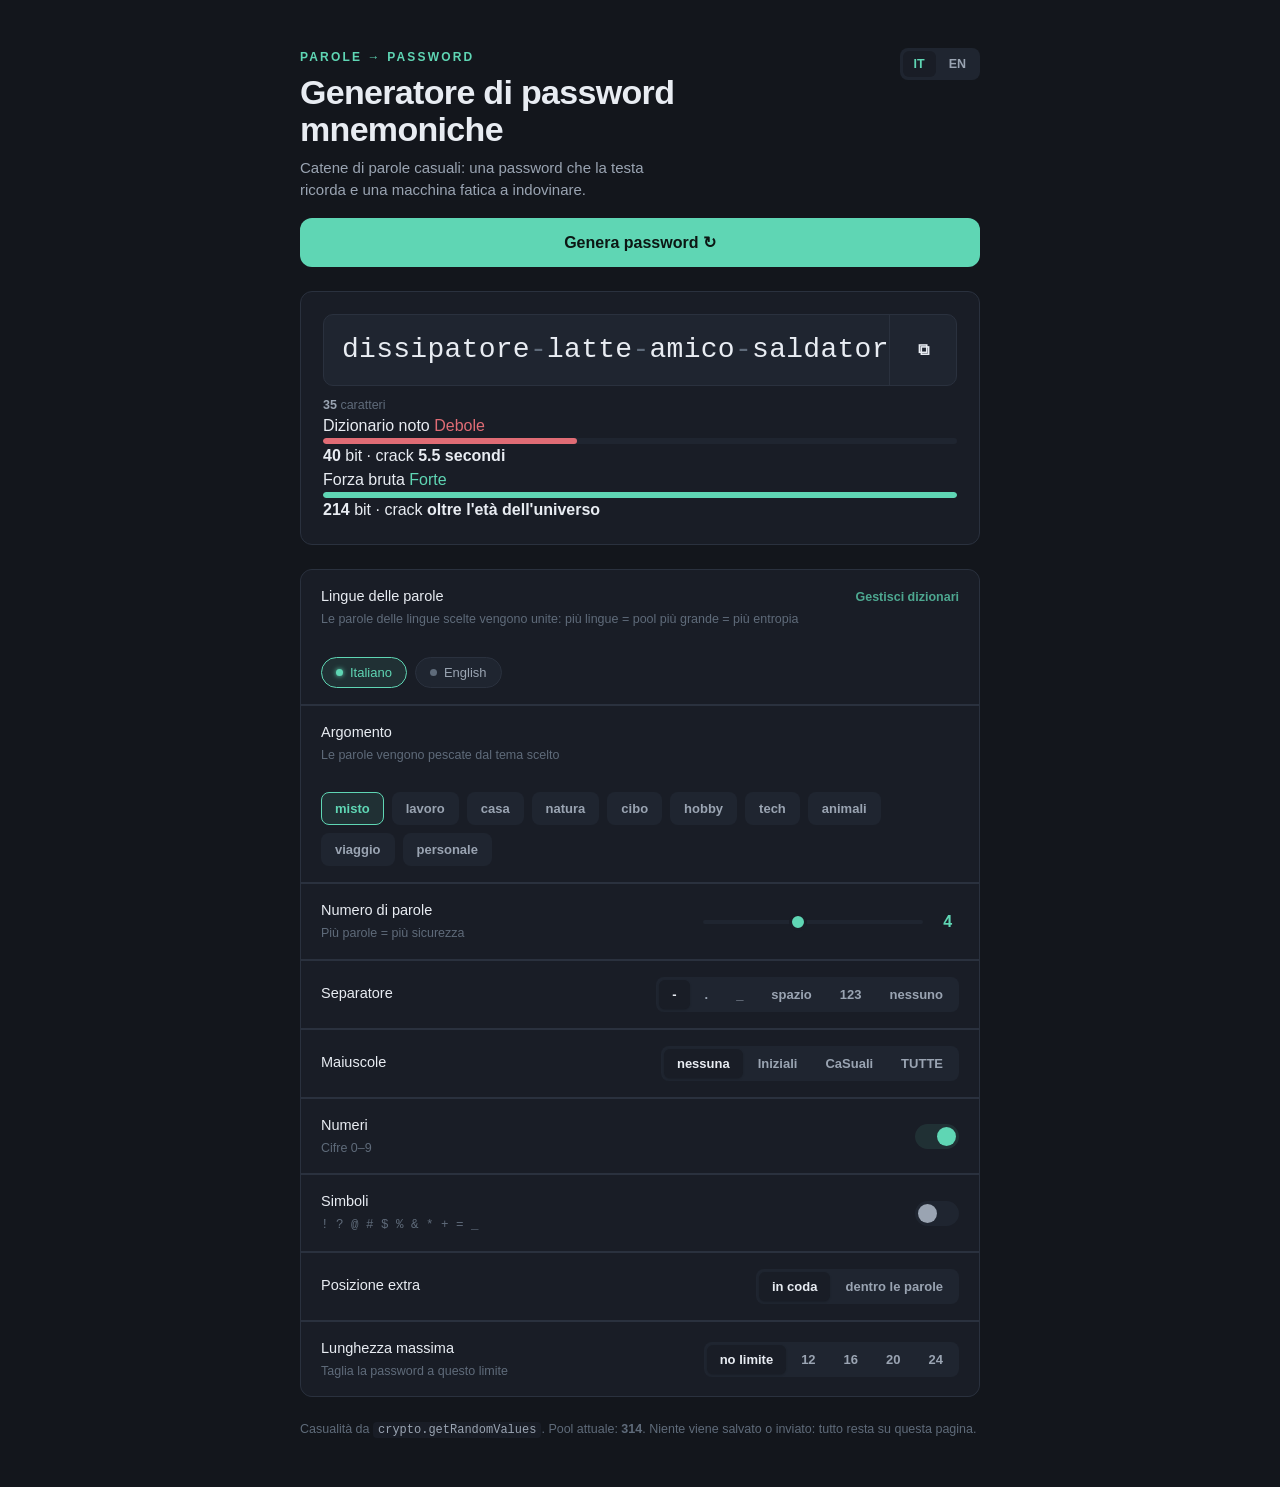
==== index.html @ 51fc6ad0 "readme eng version" ====
<!DOCTYPE html>
<html lang="it">
<head>
<meta charset="UTF-8">
<meta name="viewport" content="width=device-width, initial-scale=1.0">
<title>Generatore di password mnemoniche</title>
<link rel="stylesheet" href="generatore di psw mnemoniche/styles.css">
</head>
<body>
<div class="wrap">
  <header>
    <div class="top">
      <div>
        <div class="eyebrow" data-i18n="eyebrow"></div>
        <h1 data-i18n="title"></h1>
      </div>
      <div class="lang" id="uiLang" role="group" aria-label="Interface language">
        <button data-v="it" aria-pressed="true">IT</button>
        <button data-v="en" aria-pressed="false">EN</button>
      </div>
    </div>
    <p class="sub" data-i18n="sub"></p>
    <button class="gen" id="gen" data-i18n="gen"></button>
  </header>

  <div class="output">
    <div class="pwd-wrap">
      <div class="pwd" id="pwd" aria-live="polite"></div>
      <div class="pwd-divider"></div>
      <button class="btn-icon" id="copy" data-i18n-title="copy" title="Copia">&#10697;</button>
    </div>

    <span class="chars-info"><b id="chars">0</b> <span data-i18n="unit_chars">caratteri</span></span>

    <div class="meters">
      <div class="meter">
        <div class="meter-head">
          <span class="meter-name" data-i18n="meter_dict" data-i18n-title="meter_dict_hint"></span>
          <span class="meter-verdict" id="v-dict">&mdash;</span>
        </div>
        <div class="bar"><i id="bar-dict"></i></div>
        <div class="meter-foot"><b id="bits-dict">0</b> bit &middot; <span data-i18n="ct_label"></span> <b id="ct-dict">&mdash;</b></div>
      </div>
      <div class="meter">
        <div class="meter-head">
          <span class="meter-name" data-i18n="meter_brute" data-i18n-title="meter_brute_hint"></span>
          <span class="meter-verdict" id="v-brute">&mdash;</span>
        </div>
        <div class="bar"><i id="bar-brute"></i></div>
        <div class="meter-foot"><b id="bits-brute">0</b> bit &middot; <span data-i18n="ct_label"></span> <b id="ct-brute">&mdash;</b></div>
      </div>
    </div>
  </div>

  <div class="controls">
    <div class="row col">
      <div class="row-text between">
        <div>
          <div class="label" data-i18n="lang_label"></div>
          <div class="hint" data-i18n="lang_hint"></div>
        </div>
        <a class="manage-link" href="dictionaries.html" data-i18n="manage"></a>
      </div>
      <div class="tags" id="langs" role="group"></div>
    </div>

    <div class="row col">
      <div class="row-text">
        <div class="label" data-i18n="topic_label"></div>
        <div class="hint" data-i18n="topic_hint"></div>
      </div>
      <div class="chips" id="topics" role="group"></div>
    </div>

    <div class="row">
      <div class="row-text">
        <div class="label" data-i18n="words_label"></div>
        <div class="hint" data-i18n="words_hint"></div>
      </div>
      <div class="slider-box">
        <input type="range" id="words" min="1" max="8" value="4">
        <span class="count" id="wordsVal">4</span>
      </div>
    </div>

    <div class="row">
      <div class="row-text"><div class="label" data-i18n="sep_label"></div></div>
      <div class="seg" id="sep" role="group">
        <button data-v="-" aria-pressed="true">-</button>
        <button data-v=".">.</button>
        <button data-v="_">_</button>
        <button data-v=" " data-i18n="sep_space"></button>
        <button data-v="num">123</button>
        <button data-v="" data-i18n="sep_none"></button>
      </div>
    </div>

    <div class="row">
      <div class="row-text"><div class="label" data-i18n="caps_label"></div></div>
      <div class="seg" id="caps" role="group">
        <button data-v="none" aria-pressed="true" data-i18n="caps_none"></button>
        <button data-v="first" data-i18n="caps_first"></button>
        <button data-v="random" data-i18n="caps_random"></button>
        <button data-v="all" data-i18n="caps_all"></button>
      </div>
    </div>

    <div class="row">
      <div class="row-text">
        <div class="label" data-i18n="num_label"></div>
        <div class="hint" data-i18n="num_hint"></div>
      </div>
      <label class="tog"><input type="checkbox" id="addNum" checked><span></span></label>
    </div>

    <div class="row">
      <div class="row-text">
        <div class="label" data-i18n="sym_label"></div>
        <div class="hint"><code>! ? @ # $ % &amp; * + = _</code></div>
      </div>
      <label class="tog"><input type="checkbox" id="addSym"><span></span></label>
    </div>

    <div class="row">
      <div class="row-text"><div class="label" data-i18n="pos_label"></div></div>
      <div class="seg" id="pos" role="group">
        <button data-v="end" aria-pressed="true" data-i18n="pos_end"></button>
        <button data-v="inside" data-i18n="pos_inside"></button>
      </div>
    </div>

    <div class="row hidden" id="amountRow">
      <div class="row-text">
        <div class="label" data-i18n="amount_label"></div>
        <div class="hint" data-i18n="amount_hint"></div>
      </div>
      <div class="slider-box">
        <input type="range" id="amount" min="1" max="8" value="2">
        <span class="count" id="amountVal">2</span>
      </div>
    </div>

    <div class="row">
      <div class="row-text">
        <div class="label" data-i18n="maxlen_label"></div>
        <div class="hint" data-i18n="maxlen_hint"></div>
      </div>
      <div class="seg" id="maxlen" role="group">
        <button data-v="0" aria-pressed="true" data-i18n="maxlen_off"></button>
        <button data-v="12">12</button>
        <button data-v="16">16</button>
        <button data-v="20">20</button>
        <button data-v="24">24</button>
      </div>
    </div>
  </div>

  <footer>
    <span data-i18n="foot1"></span> <code>crypto.getRandomValues</code>. <span data-i18n="foot2"></span> <b id="poolInfo">&mdash;</b>.
    <span data-i18n="foot3"></span>
  </footer>
</div>

<!-- dati -> store -> traduzioni -> logica -->
<script src="generatore di psw mnemoniche/dictionaries.js"></script>
<script src="generatore di psw mnemoniche/store.js"></script>
<script src="generatore di psw mnemoniche/i18n.js"></script>
<script src="generatore di psw mnemoniche/app.js"></script>
</body>
</html>
---- generatore di psw mnemoniche/styles.css ----
:root{
  --bg:#13161c;--panel:#191d26;--panel-2:#1f2530;--line:#2a313e;
  --ink:#e8ecf2;--ink-dim:#9aa4b2;--ink-faint:#5f6b7a;
  --accent:#5fd6b4;--accent-soft:#5fd6b41a;--num:#7aa2ff;--sym:#f0a36b;
  --weak:#e06c75;--ok:#e0b341;--strong:#5fd6b4;--radius:12px;
}
*{box-sizing:border-box;margin:0;padding:0}
html{-webkit-text-size-adjust:100%}
body{font-family:"Inter",-apple-system,BlinkMacSystemFont,"Segoe UI",Roboto,sans-serif;
  background:var(--bg);color:var(--ink);line-height:1.5;min-height:100vh;
  padding:clamp(16px,4vw,48px);display:flex;justify-content:center}
.wrap{width:100%;max-width:680px}
header{margin-bottom:24px}
.top{display:flex;justify-content:space-between;align-items:flex-start;gap:16px}
.eyebrow{font-size:12px;letter-spacing:.18em;text-transform:uppercase;color:var(--accent);font-weight:600;margin-bottom:8px}
h1{font-size:clamp(24px,5vw,34px);font-weight:700;letter-spacing:-.02em;line-height:1.1}
.sub{color:var(--ink-dim);margin-top:8px;font-size:15px;max-width:46ch}
.lang{display:flex;background:var(--panel-2);border-radius:8px;padding:3px;gap:2px;flex-shrink:0}
.lang button{padding:6px 11px;font-size:12.5px;font-weight:700;background:transparent;color:var(--ink-dim);border:none;border-radius:6px;cursor:pointer}
.lang button[aria-pressed=true]{background:var(--panel);color:var(--accent)}

.output{background:var(--panel);border:1px solid var(--line);border-radius:var(--radius);padding:22px;margin:24px 0}
.pwd-wrap{display:flex;align-items:center;gap:0;background:var(--panel-2);border:1px solid var(--line);border-radius:10px;overflow:hidden}
.pwd{font-family:"SFMono-Regular",ui-monospace,"JetBrains Mono",Menlo,Consolas,monospace;
  font-size:clamp(20px,4.4vw,28px);font-weight:500;white-space:nowrap;overflow-x:auto;line-height:1.35;letter-spacing:.01em;min-height:1.35em;flex:1;padding:16px 18px;scrollbar-width:thin;scrollbar-color:var(--line) transparent}
.pwd::-webkit-scrollbar{height:4px}.pwd::-webkit-scrollbar-track{background:transparent}.pwd::-webkit-scrollbar-thumb{background:var(--line);border-radius:2px}
.pwd .w{color:var(--ink)}.pwd .sep{color:var(--ink-faint)}.pwd .n{color:var(--num)}.pwd .s{color:var(--sym)}.pwd .cap{color:var(--accent)}
.pwd-divider{width:1px;background:var(--line);align-self:stretch;flex-shrink:0}
.pwd-wrap .btn-icon{flex-shrink:0;margin:0 12px;border:none;background:transparent}
.pwd-wrap .btn-icon:hover{background:var(--panel);border:none}
.chars-info{display:block;margin-top:10px;font-size:12.5px;color:var(--ink-faint)}
.chars-info b{color:var(--ink-dim);font-weight:600}
.strength{flex:1;min-width:180px}
.bar{height:6px;background:var(--panel-2);border-radius:3px;overflow:hidden}
.bar > i{display:block;height:100%;width:0;border-radius:3px;transition:width .3s,background .3s}
.strength-meta{display:flex;justify-content:space-between;margin-top:7px;font-size:12.5px;color:var(--ink-dim)}
.strength-meta b{color:var(--ink);font-weight:600}
.actions{display:flex;gap:10px}
button{font-family:inherit;cursor:pointer;border:none;border-radius:9px;font-weight:600;transition:.15s}
button:focus-visible{outline:2px solid var(--accent);outline-offset:2px}
.btn-icon{background:var(--panel-2);color:var(--ink);width:42px;height:42px;display:grid;place-items:center;border:1px solid var(--line);font-size:16px}
.btn-icon:hover{border-color:var(--accent);color:var(--accent)}
.btn-icon.copied{background:var(--accent);color:#0c1714;border-color:var(--accent)}
.gen{width:100%;margin-top:16px;background:var(--accent);color:#0c1714;padding:15px;font-size:16px;border-radius:var(--radius)}
.gen:hover{filter:brightness(1.08)}.gen:active{transform:translateY(1px)}
.controls{display:grid;gap:2px;background:var(--line);border:1px solid var(--line);border-radius:var(--radius);overflow:hidden}
.row{background:var(--panel);padding:16px 20px;display:flex;align-items:center;justify-content:space-between;gap:16px;flex-wrap:wrap}
.row.col{flex-direction:column;align-items:stretch}
.row .label{font-size:14.5px;font-weight:500}
.row .hint{font-size:12.5px;color:var(--ink-faint);margin-top:2px}
.row-text{min-width:140px}.row.hidden{display:none}
.chips{display:flex;flex-wrap:wrap;gap:8px;margin-top:12px}
.chips button{padding:8px 13px;font-size:13px;background:var(--panel-2);color:var(--ink-dim);border:1px solid transparent;border-radius:8px}
.chips button:hover{color:var(--ink)}
.chips button[aria-pressed=true]{background:var(--accent-soft);color:var(--accent);border-color:var(--accent)}
/* --- Lingue delle parole --- */
.row-text.between{display:flex;justify-content:space-between;align-items:flex-start;gap:12px;width:100%}
.manage-link{font-size:12.5px;font-weight:600;color:var(--accent);text-decoration:none;opacity:.75;white-space:nowrap;margin-top:2px;transition:.15s}
.manage-link:hover{opacity:1;text-decoration:underline}
.tags{display:flex;flex-wrap:wrap;gap:8px;margin-top:12px}
.tag{display:inline-flex;align-items:center;gap:7px;padding:7px 14px;font-size:13px;font-weight:500;background:var(--panel-2);color:var(--ink-dim);border:1px solid var(--line);border-radius:99px;transition:.15s}
.tag:hover{color:var(--ink);border-color:var(--ink-faint)}
.tag[aria-pressed=true]{background:var(--accent-soft);color:var(--accent);border-color:var(--accent)}
.tag-dot{width:7px;height:7px;border-radius:50%;background:var(--ink-faint);flex-shrink:0;transition:.15s}
.tag[aria-pressed=true] .tag-dot{background:var(--accent);box-shadow:0 0 5px var(--accent)}
.slider-box{display:flex;align-items:center;gap:14px;flex:1;justify-content:flex-end;min-width:200px}
input[type=range]{-webkit-appearance:none;appearance:none;height:4px;background:var(--panel-2);border-radius:2px;flex:1;max-width:220px}
input[type=range]::-webkit-slider-thumb{-webkit-appearance:none;width:18px;height:18px;border-radius:50%;background:var(--accent);cursor:pointer;border:3px solid var(--panel)}
input[type=range]::-moz-range-thumb{width:18px;height:18px;border-radius:50%;background:var(--accent);cursor:pointer;border:3px solid var(--panel)}
.count{font-variant-numeric:tabular-nums;font-weight:700;width:1.4em;text-align:center;color:var(--accent)}
.seg{display:flex;background:var(--panel-2);border-radius:8px;padding:3px;gap:2px;flex-wrap:wrap}
.seg button{padding:7px 13px;font-size:13px;background:transparent;color:var(--ink-dim);border-radius:6px}
.seg button[aria-pressed=true]{background:var(--panel);color:var(--ink);box-shadow:0 1px 2px #0003}
.tog{position:relative;width:44px;height:25px;flex-shrink:0}
.tog input{opacity:0;width:0;height:0}
.tog span{position:absolute;inset:0;background:var(--panel-2);border-radius:13px;transition:.18s}
.tog span::before{content:"";position:absolute;width:19px;height:19px;border-radius:50%;background:var(--ink-dim);top:3px;left:3px;transition:.18s}
.tog input:checked + span{background:var(--accent-soft)}
.tog input:checked + span::before{background:var(--accent);transform:translateX(19px)}
.tog input:focus-visible + span{outline:2px solid var(--accent);outline-offset:2px}
footer{margin-top:22px;font-size:12.5px;color:var(--ink-faint);line-height:1.6}
footer code{background:var(--panel);padding:1px 5px;border-radius:4px;color:var(--ink-dim);font-size:12px}
@media (max-width:480px){.row{padding:14px 16px}.slider-box{justify-content:flex-start;width:100%}}
@media (prefers-reduced-motion:reduce){*{transition:none!important}}
.crack{margin-top:7px;font-size:12.5px;color:var(--ink-dim)}
.crack b{color:var(--ink);font-weight:600}
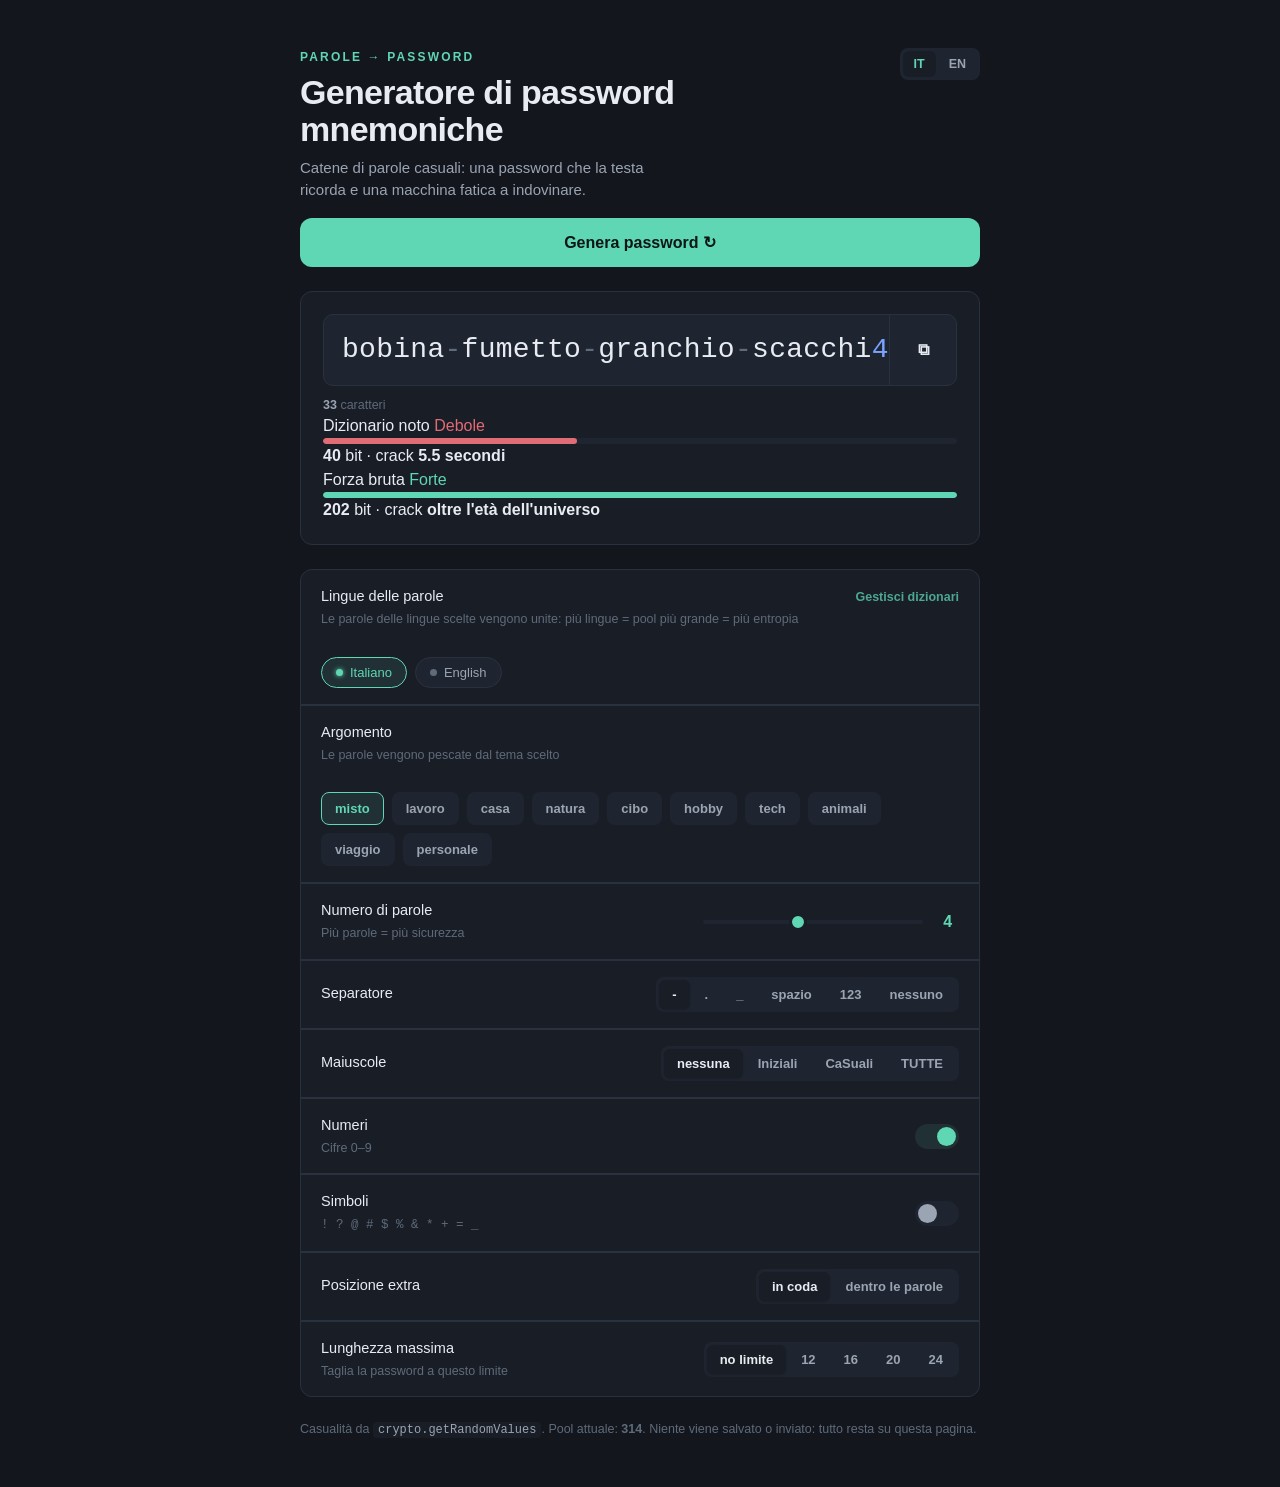
==== commit c8adab65: "feat: restructure project files and add multilingual support - Updated HTML file to reference new CS" ====
--- a/index.html
+++ b/index.html
@@ -4,7 +4,7 @@
 <meta charset="UTF-8">
 <meta name="viewport" content="width=device-width, initial-scale=1.0">
 <title>Generatore di password mnemoniche</title>
-<link rel="stylesheet" href="generatore di psw mnemoniche/styles.css">
+<link rel="stylesheet" href="css/styles.css">
 </head>
 <body>
 <div class="wrap">
@@ -161,10 +161,12 @@
   </footer>
 </div>
 
-<!-- dati -> store -> traduzioni -> logica -->
-<script src="generatore di psw mnemoniche/dictionaries.js"></script>
-<script src="generatore di psw mnemoniche/store.js"></script>
-<script src="generatore di psw mnemoniche/i18n.js"></script>
-<script src="generatore di psw mnemoniche/app.js"></script>
+<!-- dati -> config -> store -> traduzioni -> logica -->
+<script src="dictionaries/ita_dictionary.js"></script>
+<script src="dictionaries/eng_dictionary.js"></script>
+<script src="js/config.js"></script>
+<script src="i18n/i18n.js"></script>
+<script src="js/store.js"></script>
+<script src="js/app.js"></script>
 </body>
 </html>
--- a/css/styles.css
+++ b/css/styles.css
@@ -0,0 +1,86 @@
+:root{
+  --bg:#13161c;--panel:#191d26;--panel-2:#1f2530;--line:#2a313e;
+  --ink:#e8ecf2;--ink-dim:#9aa4b2;--ink-faint:#5f6b7a;
+  --accent:#5fd6b4;--accent-soft:#5fd6b41a;--num:#7aa2ff;--sym:#f0a36b;
+  --weak:#e06c75;--ok:#e0b341;--strong:#5fd6b4;--radius:12px;
+}
+*{box-sizing:border-box;margin:0;padding:0}
+html{-webkit-text-size-adjust:100%}
+body{font-family:"Inter",-apple-system,BlinkMacSystemFont,"Segoe UI",Roboto,sans-serif;
+  background:var(--bg);color:var(--ink);line-height:1.5;min-height:100vh;
+  padding:clamp(16px,4vw,48px);display:flex;justify-content:center}
+.wrap{width:100%;max-width:680px}
+header{margin-bottom:24px}
+.top{display:flex;justify-content:space-between;align-items:flex-start;gap:16px}
+.eyebrow{font-size:12px;letter-spacing:.18em;text-transform:uppercase;color:var(--accent);font-weight:600;margin-bottom:8px}
+h1{font-size:clamp(24px,5vw,34px);font-weight:700;letter-spacing:-.02em;line-height:1.1}
+.sub{color:var(--ink-dim);margin-top:8px;font-size:15px;max-width:46ch}
+.lang{display:flex;background:var(--panel-2);border-radius:8px;padding:3px;gap:2px;flex-shrink:0}
+.lang button{padding:6px 11px;font-size:12.5px;font-weight:700;background:transparent;color:var(--ink-dim);border:none;border-radius:6px;cursor:pointer}
+.lang button[aria-pressed=true]{background:var(--panel);color:var(--accent)}
+
+.output{background:var(--panel);border:1px solid var(--line);border-radius:var(--radius);padding:22px;margin:24px 0}
+.pwd-wrap{display:flex;align-items:center;gap:0;background:var(--panel-2);border:1px solid var(--line);border-radius:10px;overflow:hidden}
+.pwd{font-family:"SFMono-Regular",ui-monospace,"JetBrains Mono",Menlo,Consolas,monospace;
+  font-size:clamp(20px,4.4vw,28px);font-weight:500;white-space:nowrap;overflow-x:auto;line-height:1.35;letter-spacing:.01em;min-height:1.35em;flex:1;padding:16px 18px;scrollbar-width:thin;scrollbar-color:var(--line) transparent}
+.pwd::-webkit-scrollbar{height:4px}.pwd::-webkit-scrollbar-track{background:transparent}.pwd::-webkit-scrollbar-thumb{background:var(--line);border-radius:2px}
+.pwd .w{color:var(--ink)}.pwd .sep{color:var(--ink-faint)}.pwd .n{color:var(--num)}.pwd .s{color:var(--sym)}.pwd .cap{color:var(--accent)}
+.pwd-divider{width:1px;background:var(--line);align-self:stretch;flex-shrink:0}
+.pwd-wrap .btn-icon{flex-shrink:0;margin:0 12px;border:none;background:transparent}
+.pwd-wrap .btn-icon:hover{background:var(--panel);border:none}
+.chars-info{display:block;margin-top:10px;font-size:12.5px;color:var(--ink-faint)}
+.chars-info b{color:var(--ink-dim);font-weight:600}
+.strength{flex:1;min-width:180px}
+.bar{height:6px;background:var(--panel-2);border-radius:3px;overflow:hidden}
+.bar > i{display:block;height:100%;width:0;border-radius:3px;transition:width .3s,background .3s}
+.strength-meta{display:flex;justify-content:space-between;margin-top:7px;font-size:12.5px;color:var(--ink-dim)}
+.strength-meta b{color:var(--ink);font-weight:600}
+.actions{display:flex;gap:10px}
+button{font-family:inherit;cursor:pointer;border:none;border-radius:9px;font-weight:600;transition:.15s}
+button:focus-visible{outline:2px solid var(--accent);outline-offset:2px}
+.btn-icon{background:var(--panel-2);color:var(--ink);width:42px;height:42px;display:grid;place-items:center;border:1px solid var(--line);font-size:16px}
+.btn-icon:hover{border-color:var(--accent);color:var(--accent)}
+.btn-icon.copied{background:var(--accent);color:#0c1714;border-color:var(--accent)}
+.gen{width:100%;margin-top:16px;background:var(--accent);color:#0c1714;padding:15px;font-size:16px;border-radius:var(--radius)}
+.gen:hover{filter:brightness(1.08)}.gen:active{transform:translateY(1px)}
+.controls{display:grid;gap:2px;background:var(--line);border:1px solid var(--line);border-radius:var(--radius);overflow:hidden}
+.row{background:var(--panel);padding:16px 20px;display:flex;align-items:center;justify-content:space-between;gap:16px;flex-wrap:wrap}
+.row.col{flex-direction:column;align-items:stretch}
+.row .label{font-size:14.5px;font-weight:500}
+.row .hint{font-size:12.5px;color:var(--ink-faint);margin-top:2px}
+.row-text{min-width:140px}.row.hidden{display:none}
+.chips{display:flex;flex-wrap:wrap;gap:8px;margin-top:12px}
+.chips button{padding:8px 13px;font-size:13px;background:var(--panel-2);color:var(--ink-dim);border:1px solid transparent;border-radius:8px}
+.chips button:hover{color:var(--ink)}
+.chips button[aria-pressed=true]{background:var(--accent-soft);color:var(--accent);border-color:var(--accent)}
+/* --- Lingue delle parole --- */
+.row-text.between{display:flex;justify-content:space-between;align-items:flex-start;gap:12px;width:100%}
+.manage-link{font-size:12.5px;font-weight:600;color:var(--accent);text-decoration:none;opacity:.75;white-space:nowrap;margin-top:2px;transition:.15s}
+.manage-link:hover{opacity:1;text-decoration:underline}
+.tags{display:flex;flex-wrap:wrap;gap:8px;margin-top:12px}
+.tag{display:inline-flex;align-items:center;gap:7px;padding:7px 14px;font-size:13px;font-weight:500;background:var(--panel-2);color:var(--ink-dim);border:1px solid var(--line);border-radius:99px;transition:.15s}
+.tag:hover{color:var(--ink);border-color:var(--ink-faint)}
+.tag[aria-pressed=true]{background:var(--accent-soft);color:var(--accent);border-color:var(--accent)}
+.tag-dot{width:7px;height:7px;border-radius:50%;background:var(--ink-faint);flex-shrink:0;transition:.15s}
+.tag[aria-pressed=true] .tag-dot{background:var(--accent);box-shadow:0 0 5px var(--accent)}
+.slider-box{display:flex;align-items:center;gap:14px;flex:1;justify-content:flex-end;min-width:200px}
+input[type=range]{-webkit-appearance:none;appearance:none;height:4px;background:var(--panel-2);border-radius:2px;flex:1;max-width:220px}
+input[type=range]::-webkit-slider-thumb{-webkit-appearance:none;width:18px;height:18px;border-radius:50%;background:var(--accent);cursor:pointer;border:3px solid var(--panel)}
+input[type=range]::-moz-range-thumb{width:18px;height:18px;border-radius:50%;background:var(--accent);cursor:pointer;border:3px solid var(--panel)}
+.count{font-variant-numeric:tabular-nums;font-weight:700;width:1.4em;text-align:center;color:var(--accent)}
+.seg{display:flex;background:var(--panel-2);border-radius:8px;padding:3px;gap:2px;flex-wrap:wrap}
+.seg button{padding:7px 13px;font-size:13px;background:transparent;color:var(--ink-dim);border-radius:6px}
+.seg button[aria-pressed=true]{background:var(--panel);color:var(--ink);box-shadow:0 1px 2px #0003}
+.tog{position:relative;width:44px;height:25px;flex-shrink:0}
+.tog input{opacity:0;width:0;height:0}
+.tog span{position:absolute;inset:0;background:var(--panel-2);border-radius:13px;transition:.18s}
+.tog span::before{content:"";position:absolute;width:19px;height:19px;border-radius:50%;background:var(--ink-dim);top:3px;left:3px;transition:.18s}
+.tog input:checked + span{background:var(--accent-soft)}
+.tog input:checked + span::before{background:var(--accent);transform:translateX(19px)}
+.tog input:focus-visible + span{outline:2px solid var(--accent);outline-offset:2px}
+footer{margin-top:22px;font-size:12.5px;color:var(--ink-faint);line-height:1.6}
+footer code{background:var(--panel);padding:1px 5px;border-radius:4px;color:var(--ink-dim);font-size:12px}
+@media (max-width:480px){.row{padding:14px 16px}.slider-box{justify-content:flex-start;width:100%}}
+@media (prefers-reduced-motion:reduce){*{transition:none!important}}
+.crack{margin-top:7px;font-size:12.5px;color:var(--ink-dim)}
+.crack b{color:var(--ink);font-weight:600}
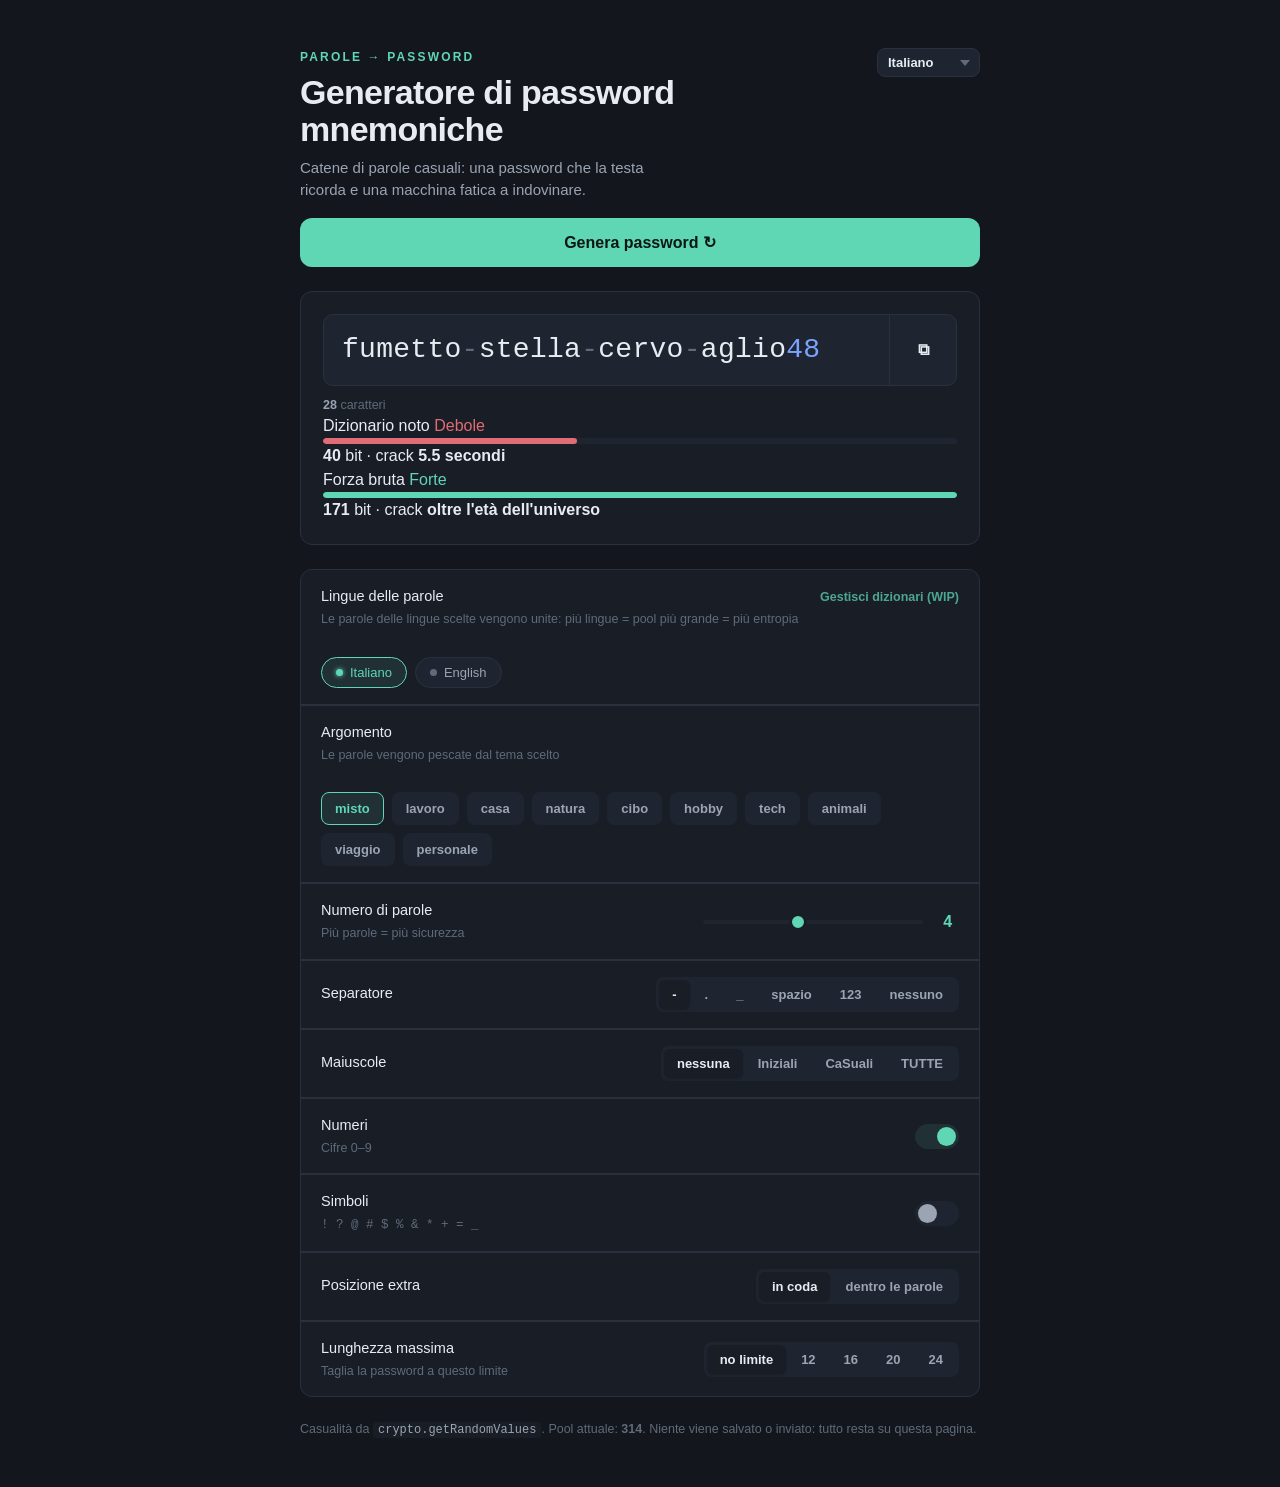
==== commit e1452513: "feat: implement language selection dropdown and update translations and added manage dictionaries" ====
--- a/index.html
+++ b/index.html
@@ -14,10 +14,7 @@
         <div class="eyebrow" data-i18n="eyebrow"></div>
         <h1 data-i18n="title"></h1>
       </div>
-      <div class="lang" id="uiLang" role="group" aria-label="Interface language">
-        <button data-v="it" aria-pressed="true">IT</button>
-        <button data-v="en" aria-pressed="false">EN</button>
-      </div>
+      <select class="lang-select" id="uiLang" aria-label="Interface language"></select>
     </div>
     <p class="sub" data-i18n="sub"></p>
     <button class="gen" id="gen" data-i18n="gen"></button>
--- a/css/styles.css
+++ b/css/styles.css
@@ -84,3 +84,56 @@
 @media (prefers-reduced-motion:reduce){*{transition:none!important}}
 .crack{margin-top:7px;font-size:12.5px;color:var(--ink-dim)}
 .crack b{color:var(--ink);font-weight:600}
+
+/* ---- Parola fissa nella password ---- */
+.pwd .pinned{color:var(--accent);text-decoration:underline dotted var(--accent);text-underline-offset:3px}
+
+/* ---- Editor page ---- */
+.ed-header{display:flex;justify-content:space-between;align-items:center;margin-bottom:28px}
+.back-link{font-size:14px;font-weight:600;color:var(--accent);text-decoration:none;opacity:.75;transition:.15s}
+.back-link:hover{opacity:1}
+.ed-section{background:var(--panel);border:1px solid var(--line);border-radius:var(--radius);padding:22px;margin-bottom:16px}
+.ed-section-title{font-size:11.5px;font-weight:700;letter-spacing:.12em;text-transform:uppercase;color:var(--ink-faint);margin-bottom:6px}
+.dict-tabs{display:flex;gap:6px;flex-wrap:wrap;margin-bottom:18px}
+.dict-tab{padding:7px 15px;font-size:13px;font-weight:500;background:var(--panel-2);color:var(--ink-dim);border:1px solid var(--line);border-radius:99px;cursor:pointer;transition:.15s}
+.dict-tab:hover{color:var(--ink);border-color:var(--ink-faint)}
+.dict-tab.active{background:var(--accent-soft);color:var(--accent);border-color:var(--accent)}
+.dict-tab.new-tab{border-style:dashed}
+.theme-tabs{display:flex;gap:4px;flex-wrap:wrap;margin-bottom:14px}
+.theme-tab{padding:6px 12px;font-size:12.5px;background:var(--panel-2);color:var(--ink-dim);border:none;border-radius:6px;cursor:pointer;transition:.15s}
+.theme-tab.active{background:var(--panel);color:var(--ink);box-shadow:0 1px 2px #0003}
+.word-list{display:flex;flex-wrap:wrap;gap:6px;min-height:36px;margin-bottom:14px}
+.word-chip{display:inline-flex;align-items:center;gap:5px;padding:4px 10px;font-size:13px;border-radius:6px;border:1px solid var(--line)}
+.word-chip.builtin{background:var(--panel-2);color:var(--ink-faint)}
+.word-chip.ext,.word-chip.custom{background:var(--panel-2);color:var(--ink);border-color:var(--ink-faint)}
+.word-chip.pinned-chip{background:var(--accent-soft);color:var(--accent);border-color:var(--accent)}
+.word-chip .del{background:none;border:none;color:var(--ink-faint);font-size:13px;line-height:1;padding:0 1px;cursor:pointer;transition:.15s}
+.word-chip .del:hover{color:var(--weak)}
+.add-row{display:flex;gap:8px;margin-bottom:0}
+.add-row input[type=text]{flex:1;background:var(--panel-2);border:1px solid var(--line);border-radius:8px;padding:8px 12px;font-size:14px;color:var(--ink);font-family:inherit;min-width:0}
+.add-row input[type=text]:focus{outline:2px solid var(--accent);border-color:var(--accent)}
+.add-row input[type=text]::placeholder{color:var(--ink-faint)}
+.add-row .add-btn{padding:8px 16px;background:var(--accent);color:#0c1714;font-size:14px;font-weight:600;border-radius:8px;border:none;cursor:pointer;white-space:nowrap;flex-shrink:0}
+.add-row .add-btn:hover{filter:brightness(1.08)}
+.ed-actions{display:flex;gap:8px;flex-wrap:wrap;margin-top:10px}
+.upload-btn{font-size:12.5px;color:var(--ink-dim);background:var(--panel-2);border:1px solid var(--line);border-radius:8px;padding:6px 12px;cursor:pointer;transition:.15s}
+.upload-btn:hover{color:var(--ink);border-color:var(--ink-faint)}
+.del-dict-btn{font-size:12.5px;color:var(--weak);background:transparent;border:1px solid var(--weak);border-radius:8px;padding:6px 12px;cursor:pointer;opacity:.6;transition:.15s}
+.del-dict-btn:hover{opacity:1}
+.builtin-note{font-size:12px;color:var(--ink-faint);font-style:italic;margin-bottom:10px}
+.new-dict-form{background:var(--panel-2);border:1px solid var(--line);border-radius:10px;padding:16px;margin-top:12px}
+.new-dict-form .field{display:flex;flex-direction:column;gap:5px;margin-bottom:12px}
+.new-dict-form label{font-size:12.5px;color:var(--ink-dim)}
+.new-dict-form input[type=text]{background:var(--panel);border:1px solid var(--line);border-radius:6px;padding:7px 10px;font-size:14px;color:var(--ink);font-family:inherit;width:100%}
+.new-dict-form input[type=text]:focus{outline:2px solid var(--accent)}
+.new-dict-form .form-btns{display:flex;gap:8px}
+.new-dict-form .form-btns .add-btn{padding:7px 14px;font-size:13.5px}
+.new-dict-form .form-btns .cancel-btn{padding:7px 12px;background:transparent;border:1px solid var(--line);color:var(--ink-dim);font-size:13.5px;font-weight:600;border-radius:8px;cursor:pointer}
+.new-dict-form .error{font-size:12.5px;color:var(--weak);margin-top:8px;min-height:1em}
+.toast{position:fixed;bottom:24px;left:50%;transform:translateX(-50%);background:var(--panel);border:1px solid var(--line);border-radius:8px;padding:9px 18px;font-size:13px;color:var(--ink);opacity:0;transition:opacity .2s;pointer-events:none;z-index:99}
+.toast.show{opacity:1}
+
+/* ---- Language select dropdown ---- */
+.lang-select{background:var(--panel-2);color:var(--ink);border:1px solid var(--line);border-radius:8px;padding:6px 10px;font-size:13px;font-weight:600;font-family:inherit;cursor:pointer;flex-shrink:0;-webkit-appearance:none;appearance:none;padding-right:26px;background-image:url("data:image/svg+xml,%3Csvg xmlns='http://www.w3.org/2000/svg' width='10' height='6'%3E%3Cpath d='M0 0l5 6 5-6z' fill='%235f6b7a'/%3E%3C/svg%3E");background-repeat:no-repeat;background-position:right 9px center}
+.lang-select:focus{outline:2px solid var(--accent);border-color:var(--accent)}
+.lang-select option{background:var(--panel-2);color:var(--ink)}
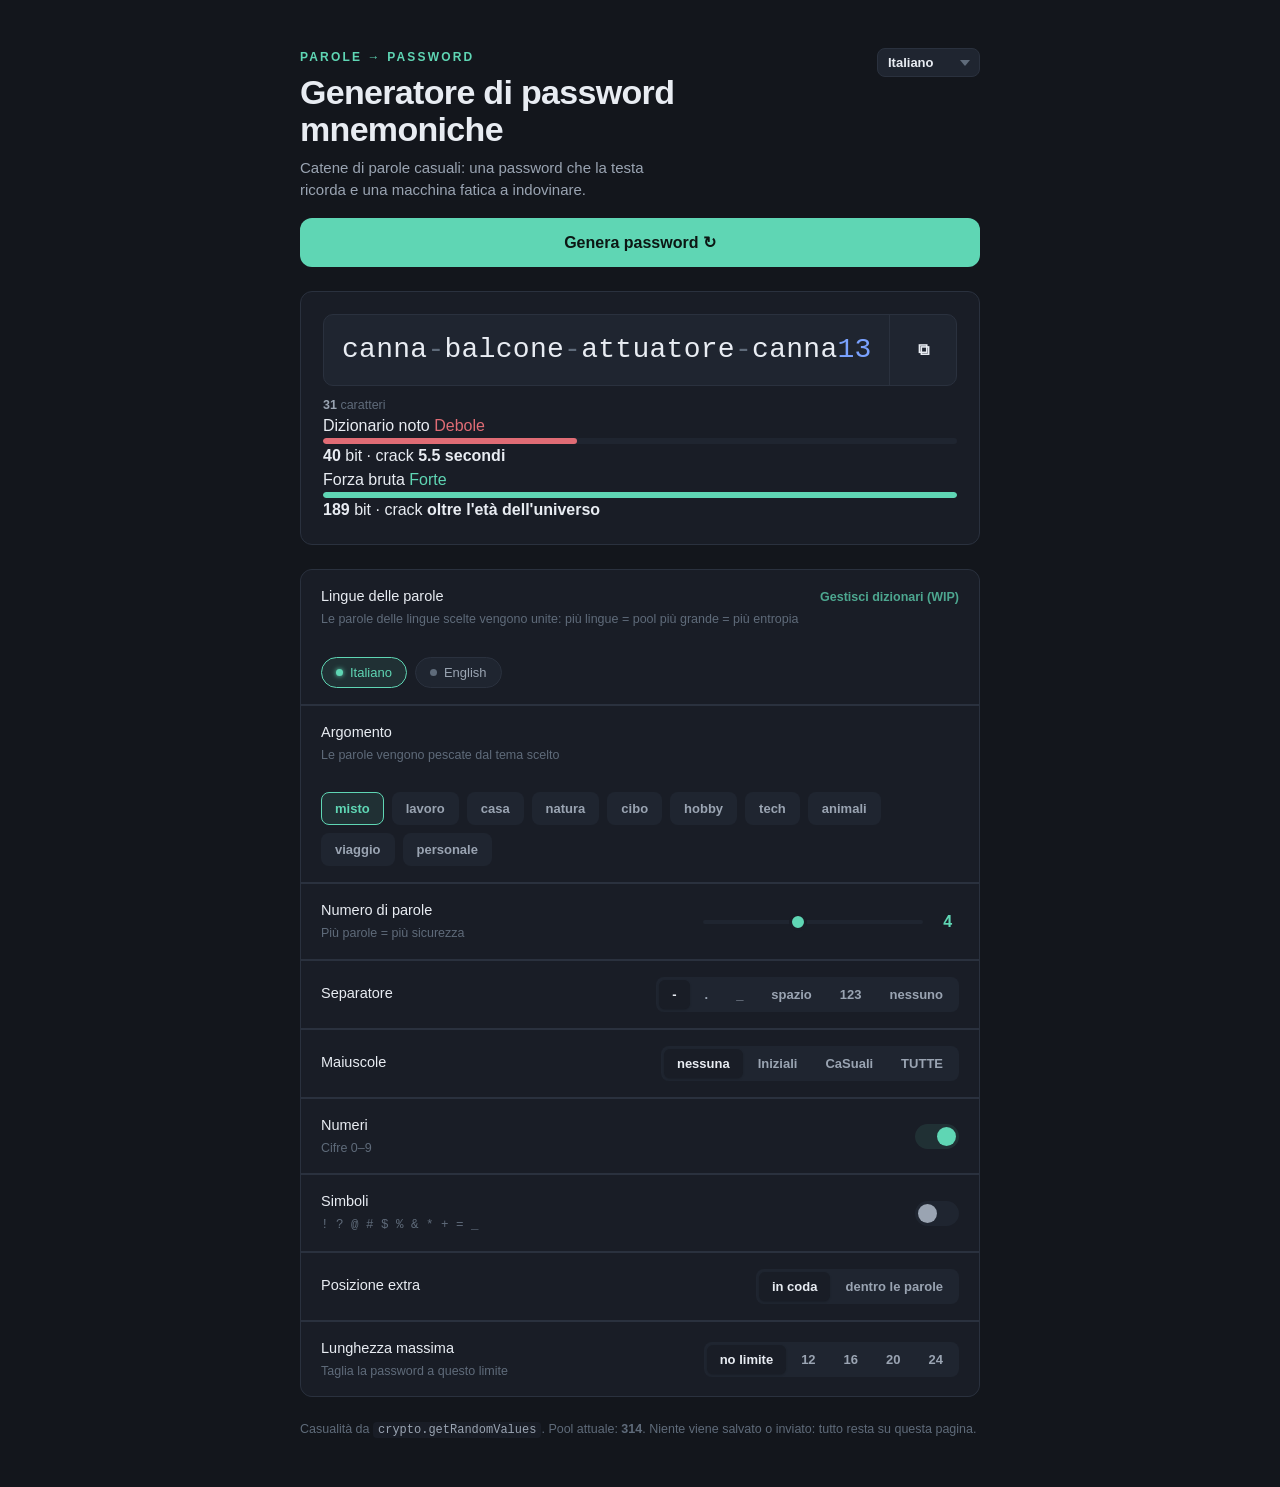
==== commit 85a8da03: "feat: enhance SEO and metadata for dictionaries and index pages, add robots.txt and sitemap.xml" ====
--- a/index.html
+++ b/index.html
@@ -3,20 +3,69 @@
 <head>
 <meta charset="UTF-8">
 <meta name="viewport" content="width=device-width, initial-scale=1.0">
-<title>Generatore di password mnemoniche</title>
+
+<title>Generatore di password mnemoniche sicure e facili da ricordare</title>
+<meta name="description" content="Genera password mnemoniche sicure con catene di parole casuali (stile Diceware / correct-horse-battery-staple). Stima dell'entropia in tempo reale, italiano e inglese. Tutto resta nel browser: niente tracciamento, niente server.">
+<meta name="keywords" content="generatore password, password mnemoniche, passphrase, diceware, password sicure, entropia, crypto.getRandomValues, password facili da ricordare">
+<meta name="author" content="Giorgio Modeo">
+<meta name="robots" content="index, follow">
+<meta name="theme-color" content="#111111">
+<link rel="canonical" href="https://giorgio-modeo.github.io/memo-psw-gen/">
+
+<!-- Open Graph -->
+<meta property="og:type" content="website">
+<meta property="og:site_name" content="Generatore di password mnemoniche">
+<meta property="og:title" content="Generatore di password mnemoniche sicure e facili da ricordare">
+<meta property="og:description" content="Password mnemoniche sicure da catene di parole casuali, con stima dell'entropia in tempo reale. Italiano e inglese, 100% nel browser.">
+<meta property="og:url" content="https://giorgio-modeo.github.io/memo-psw-gen/">
+<meta property="og:locale" content="it_IT">
+<meta property="og:locale:alternate" content="en_US">
+<meta property="og:image" content="https://giorgio-modeo.github.io/memo-psw-gen/og-image.png">
+
+<!-- Twitter -->
+<meta name="twitter:card" content="summary_large_image">
+<meta name="twitter:title" content="Generatore di password mnemoniche sicure e facili da ricordare">
+<meta name="twitter:description" content="Password mnemoniche sicure da catene di parole casuali, con stima dell'entropia in tempo reale. Italiano e inglese, 100% nel browser.">
+<meta name="twitter:image" content="https://giorgio-modeo.github.io/memo-psw-gen/og-image.png">
+
+<link rel="icon" href="favicon.ico" sizes="any">
 <link rel="stylesheet" href="css/styles.css">
+
+<script type="application/ld+json">
+{
+  "@context": "https://schema.org",
+  "@type": "WebApplication",
+  "name": "Generatore di password mnemoniche",
+  "url": "https://giorgio-modeo.github.io/memo-psw-gen/",
+  "description": "Genera password mnemoniche sicure con catene di parole casuali (stile Diceware). Stima dell'entropia in tempo reale, italiano e inglese. Tutto resta nel browser: niente tracciamento, niente server.",
+  "applicationCategory": "SecurityApplication",
+  "operatingSystem": "Any (browser)",
+  "browserRequirements": "Requires JavaScript",
+  "inLanguage": ["it", "en"],
+  "isAccessibleForFree": true,
+  "offers": {
+    "@type": "Offer",
+    "price": "0",
+    "priceCurrency": "EUR"
+  },
+  "author": {
+    "@type": "Person",
+    "name": "Giorgio Modeo"
+  }
+}
+</script>
 </head>
 <body>
 <div class="wrap">
   <header>
     <div class="top">
       <div>
-        <div class="eyebrow" data-i18n="eyebrow"></div>
-        <h1 data-i18n="title"></h1>
+        <div class="eyebrow" data-i18n="eyebrow">Parole → Password</div>
+        <h1 data-i18n="title">Generatore di password mnemoniche</h1>
       </div>
       <select class="lang-select" id="uiLang" aria-label="Interface language"></select>
     </div>
-    <p class="sub" data-i18n="sub"></p>
+    <p class="sub" data-i18n="sub">Catene di parole casuali: una password che la testa ricorda e una macchina fatica a indovinare.</p>
     <button class="gen" id="gen" data-i18n="gen"></button>
   </header>
 
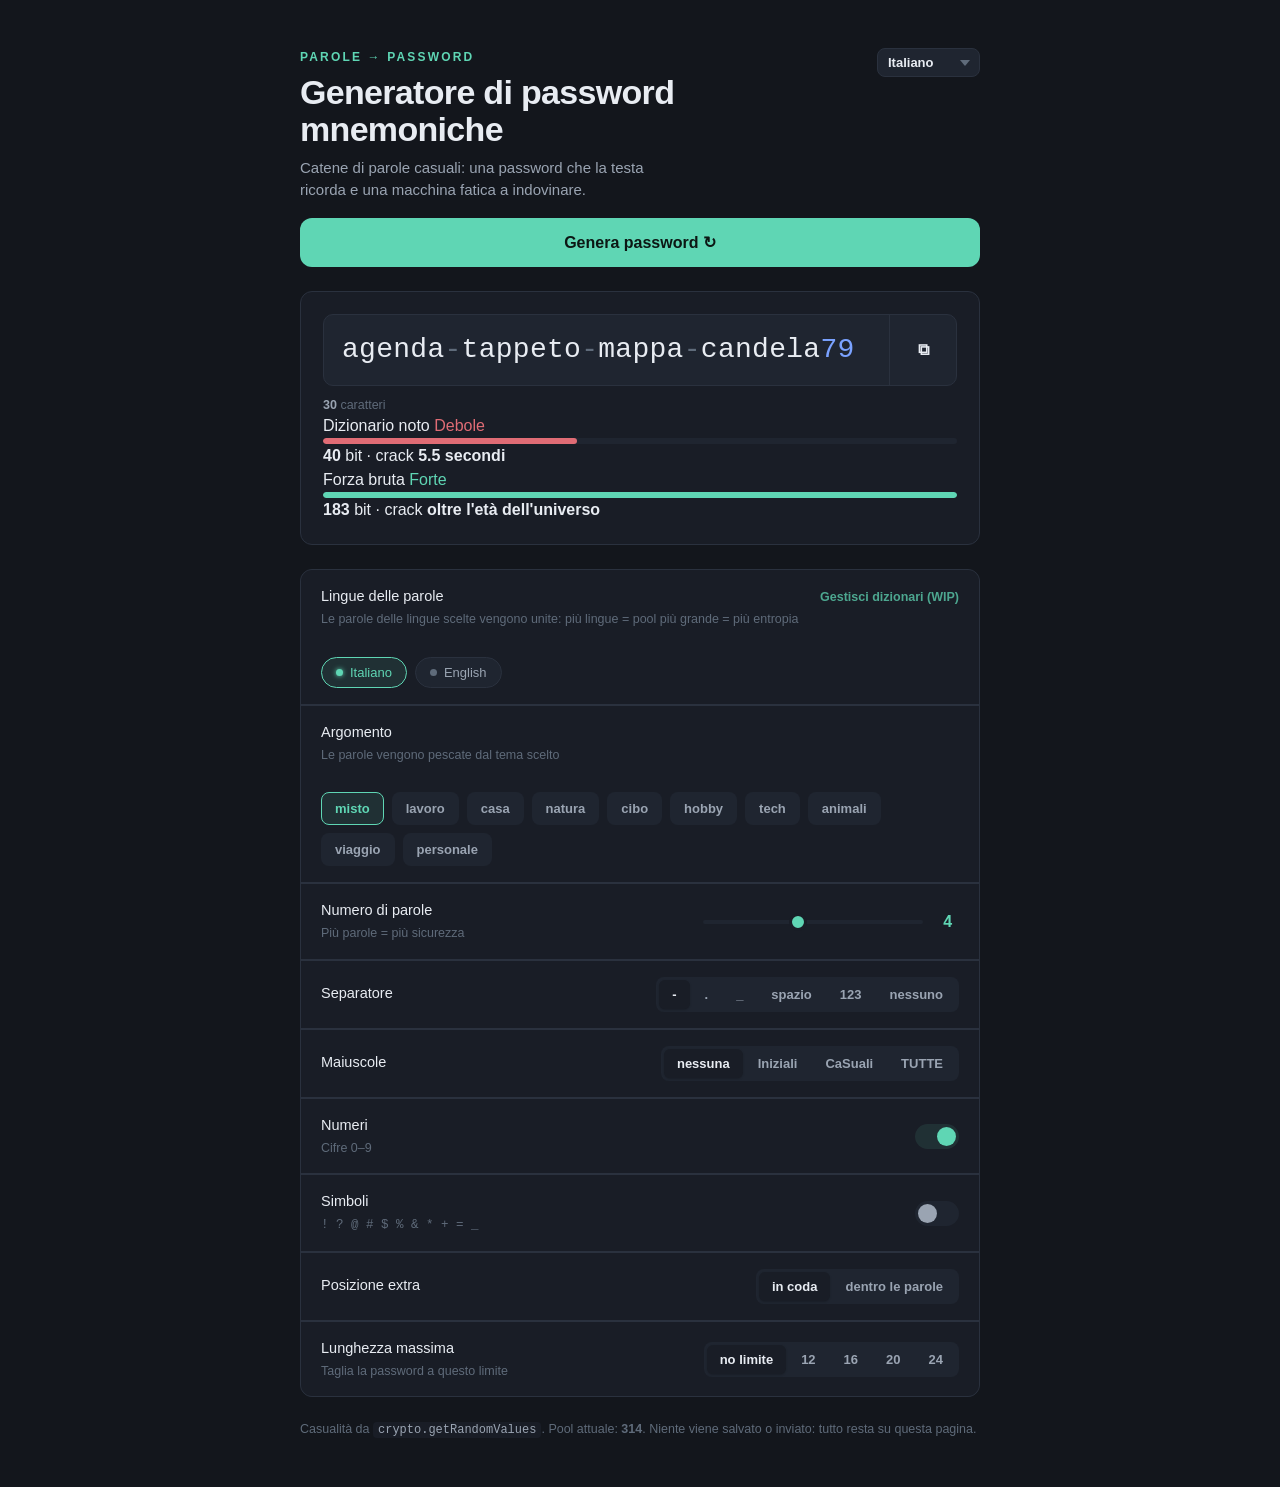
==== commit 3f6215dc: "feat: add Google site verification meta tag to index.html" ====
--- a/index.html
+++ b/index.html
@@ -3,6 +3,7 @@
 <head>
 <meta charset="UTF-8">
 <meta name="viewport" content="width=device-width, initial-scale=1.0">
+<meta name="google-site-verification" content="LZ4AxDIIhVVD8gws8ppD1czKlyqzv6J8bkmNiucjhAc" />
 
 <title>Generatore di password mnemoniche sicure e facili da ricordare</title>
 <meta name="description" content="Genera password mnemoniche sicure con catene di parole casuali (stile Diceware / correct-horse-battery-staple). Stima dell'entropia in tempo reale, italiano e inglese. Tutto resta nel browser: niente tracciamento, niente server.">
